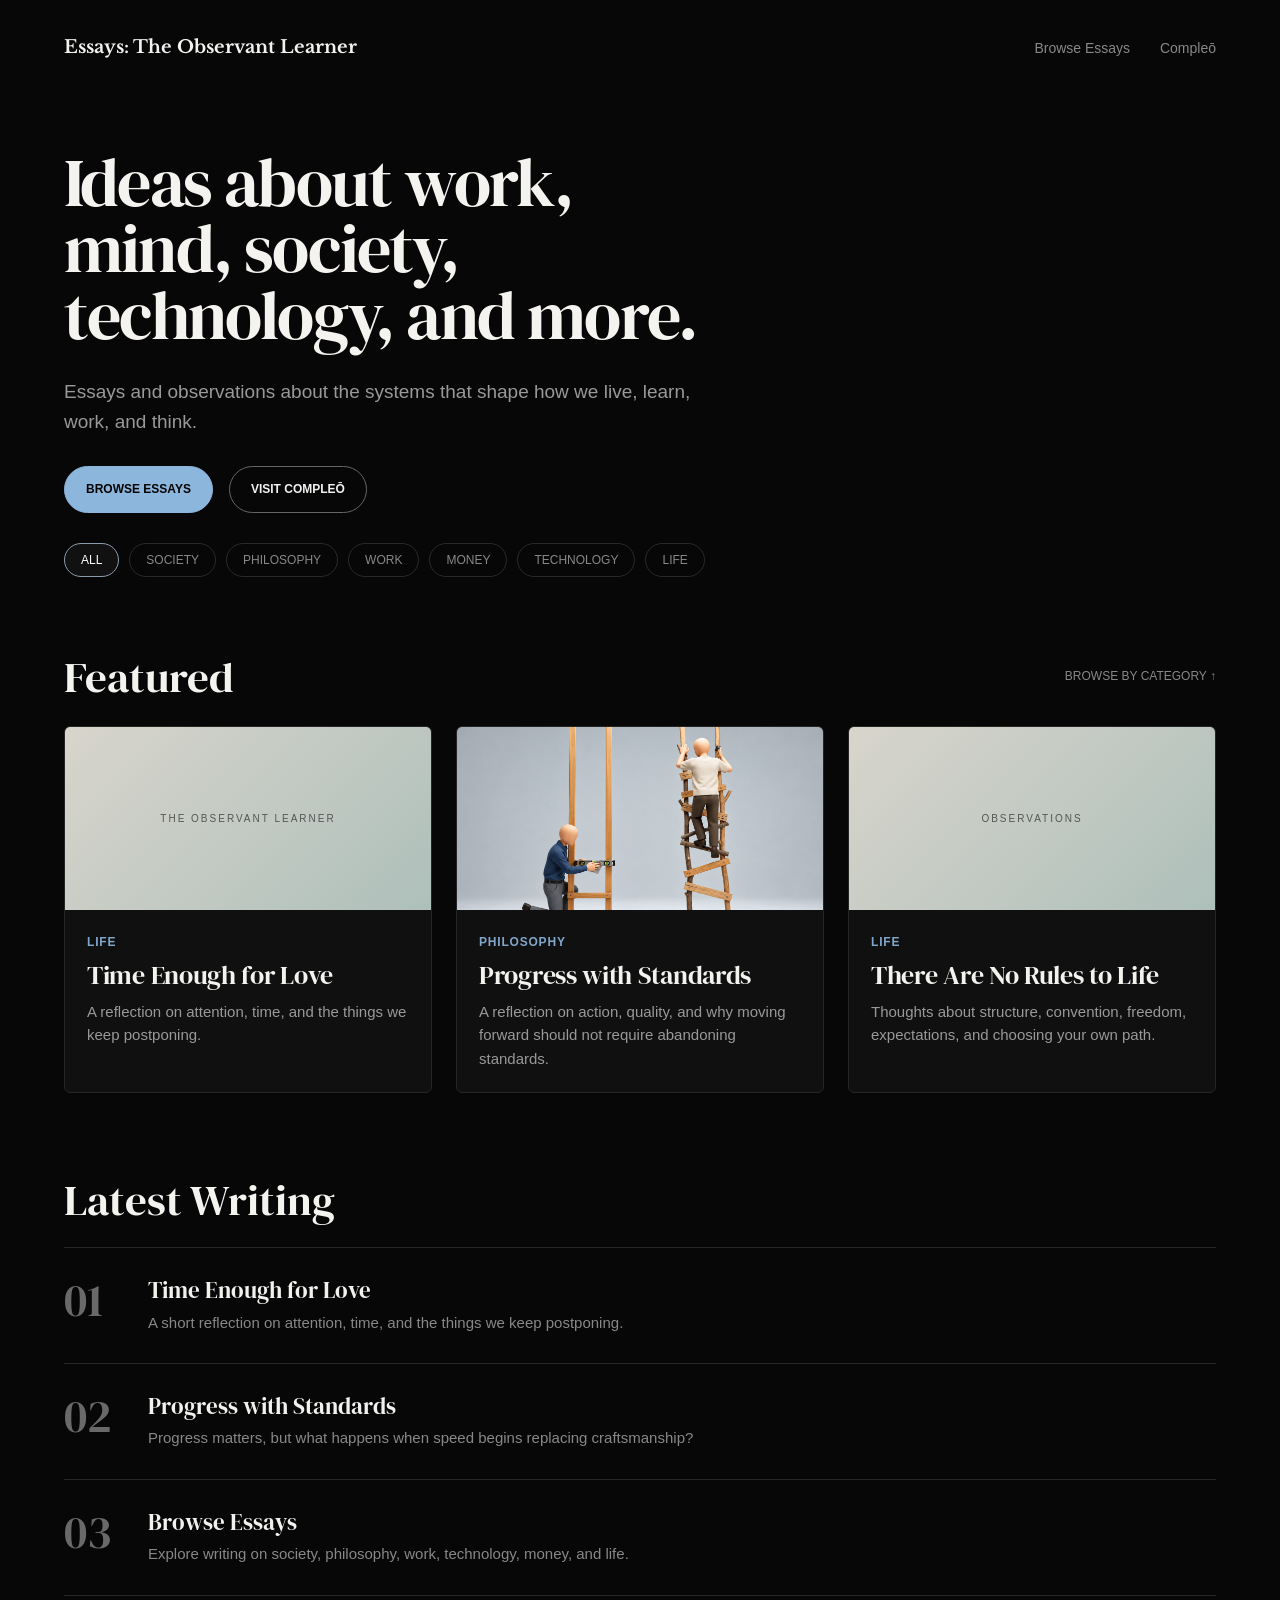
==== blog/index.html @ bb0256f4 "Add blog homepage HTML structure and styles" ====
<!DOCTYPE html>
<html lang="en">

<head>
  <meta charset="UTF-8">
  <meta name="viewport"
        content="width=device-width, initial-scale=1.0">

  <title>Essays: The Observant Learner | compleō</title>

  <!-- Reuse the original blog stylesheet -->
  <link rel="stylesheet" href="../style.css">

  <style>

    /* =====================================
       BLOG HOMEPAGE ADJUSTMENTS
    ===================================== */

    .blog-home-page .home-hero {
      margin-bottom: 58px;
    }

    /* CATEGORY FILTERS BELOW BROWSE BUTTON */

    .blog-home-page .category-filter {
      margin-top: 30px;
      margin-bottom: 0;
      scroll-margin-top: 28px;
    }

    .blog-home-page .filter-button:focus-visible {
      outline: 2px solid #8b9bab;
      outline-offset: 3px;
    }

    /* FEATURED ARTICLE LIST */

    .blog-home-page .home-featured {
      padding-top: 20px;
    }

    .blog-home-page .home-card[hidden] {
      display: none;
    }

    .blog-home-page .home-card-static {
      display: flex;
      flex-direction: column;
      height: 100%;
    }

    .filter-empty {
      color: #999;
      font-family: Aptos, "Segoe UI", Arial, sans-serif;
      font-size: 15px;
      padding: 24px 0;
    }

    .filter-empty[hidden] {
      display: none;
    }

    /* LATEST WRITING */

    .blog-home-page .home-latest {
      margin-top: 85px;
    }

    /* SMALL SCREEN ADJUSTMENTS */

    @media (max-width: 650px) {

      .blog-home-page .home-hero {
        margin-bottom: 45px;
      }

      .blog-home-page .category-filter {
        gap: 8px;
      }

      .blog-home-page .filter-button {
        font-size: 11px;
        padding: 9px 13px;
      }

    }

  </style>

</head>

<body class="home-page blog-home-page">

  <!-- =====================================
       BLOG HEADER
  ===================================== -->

  <header class="site-header">

    <a href="./" class="logo">
      Essays: The Observant Learner
    </a>

    <nav aria-label="Blog navigation">

      <a href="#browse-essays">
        Browse Essays
      </a>

      <a href="../index.html">
        Compleō
      </a>

    </nav>

  </header>


  <main class="home magazine-home">

    <!-- =====================================
         SECTION 1 — BLOG INTRODUCTION
    ===================================== -->

    <section class="home-hero">

      <h1>
        Ideas about work,<br>
        mind, society,<br>
        technology, and more.
      </h1>

      <p class="home-hero-text">
        Essays and observations about the systems
        that shape how we live, learn, work, and think.
      </p>

      <div class="home-actions">

        <a href="#browse-essays" class="primary-button">
          Browse Essays
        </a>

        <a href="../index.html" class="secondary-button">
          Visit Compleō
        </a>

      </div>


      <!-- =====================================
           CATEGORY FILTERS
           DIRECTLY BELOW BROWSE ESSAYS
      ===================================== -->

      <div
        id="browse-essays"
        class="category-filter"
        role="group"
        aria-label="Filter essays by category"
      >

        <button
          type="button"
          class="filter-button active"
          data-category="all"
          aria-pressed="true"
        >
          All
        </button>

        <button
          type="button"
          class="filter-button"
          data-category="society"
          aria-pressed="false"
        >
          Society
        </button>

        <button
          type="button"
          class="filter-button"
          data-category="philosophy"
          aria-pressed="false"
        >
          Philosophy
        </button>

        <button
          type="button"
          class="filter-button"
          data-category="work"
          aria-pressed="false"
        >
          Work
        </button>

        <button
          type="button"
          class="filter-button"
          data-category="money"
          aria-pressed="false"
        >
          Money
        </button>

        <button
          type="button"
          class="filter-button"
          data-category="technology"
          aria-pressed="false"
        >
          Technology
        </button>

        <button
          type="button"
          class="filter-button"
          data-category="life"
          aria-pressed="false"
        >
          Life
        </button>

      </div>

    </section>


    <!-- =====================================
         SECTION 2 — FEATURED ESSAYS
    ===================================== -->

    <section class="home-featured">

      <div class="home-section-title">

        <h2>Featured</h2>

        <a href="#browse-essays">
          Browse by Category ↑
        </a>

      </div>


      <div class="home-card-grid" id="essay-results">

        <!-- ESSAY 1 -->

        <article
          class="home-card"
          data-category="life"
        >

          <a href="../posts/time-enough-for-love.html">

            <div class="home-card-image placeholder-image">

              <span>
                THE OBSERVANT LEARNER
              </span>

            </div>

            <div class="home-card-content">

              <p class="essay-category">
                Life
              </p>

              <h3>
                Time Enough for Love
              </h3>

              <p>
                A reflection on attention, time,
                and the things we keep postponing.
              </p>

            </div>

          </a>

        </article>


        <!-- ESSAY 2 -->

        <article
          class="home-card"
          data-category="philosophy"
        >

          <a href="../posts/progress-with-standards.html">

            <div class="home-card-image">

              <img
                src="../images/Perfectionist vs. Action Taker Ladders.png"
                alt="A comparison of a perfectionist
                and an action taker building ladders"
              >

            </div>

            <div class="home-card-content">

              <p class="essay-category">
                Philosophy
              </p>

              <h3>
                Progress with Standards
              </h3>

              <p>
                A reflection on action, quality,
                and why moving forward should not
                require abandoning standards.
              </p>

            </div>

          </a>

        </article>


        <!-- ESSAY 3 — PLANNED ARTICLE -->

        <article
          class="home-card"
          data-category="life"
        >

          <div class="home-card-static">

            <div class="home-card-image placeholder-image">

              <span>
                OBSERVATIONS
              </span>

            </div>

            <div class="home-card-content">

              <p class="essay-category">
                Life
              </p>

              <h3>
                There Are No Rules to Life
              </h3>

              <p>
                Thoughts about structure,
                convention, freedom, expectations,
                and choosing your own path.
              </p>

            </div>

          </div>

        </article>

      </div>


      <p
        id="filter-empty"
        class="filter-empty"
        role="status"
        hidden
      >
        There are no essays in this category yet.
      </p>

    </section>


    <!-- =====================================
         SECTION 3 — LATEST WRITING
    ===================================== -->

    <section class="home-latest">

      <h2>
        Latest Writing
      </h2>


      <a
        href="../posts/time-enough-for-love.html"
        class="latest-item"
      >

        <span class="latest-number">
          01
        </span>

        <div class="latest-content">

          <h3>
            Time Enough for Love
          </h3>

          <p>
            A short reflection on attention,
            time, and the things we keep postponing.
          </p>

        </div>

      </a>


      <a
        href="../posts/progress-with-standards.html"
        class="latest-item"
      >

        <span class="latest-number">
          02
        </span>

        <div class="latest-content">

          <h3>
            Progress with Standards
          </h3>

          <p>
            Progress matters, but what happens
            when speed begins replacing craftsmanship?
          </p>

        </div>

      </a>


      <a
        href="#browse-essays"
        class="latest-item"
      >

        <span class="latest-number">
          03
        </span>

        <div class="latest-content">

          <h3>
            Browse Essays
          </h3>

          <p>
            Explore writing on society, philosophy,
            work, technology, money, and life.
          </p>

        </div>

      </a>

    </section>

  </main>


  <!-- =====================================
       CATEGORY FILTER INTERACTION
  ===================================== -->

  <script>

    const filterButtons =
      document.querySelectorAll(".filter-button");

    const essayCards =
      document.querySelectorAll(".home-card[data-category]");

    const emptyMessage =
      document.getElementById("filter-empty");


    filterButtons.forEach(button => {

      button.addEventListener("click", () => {

        const selectedCategory =
          button.dataset.category;

        /* UPDATE BUTTON APPEARANCE */

        filterButtons.forEach(item => {

          const isActive =
            item === button;

          item.classList.toggle(
            "active",
            isActive
          );

          item.setAttribute(
            "aria-pressed",
            String(isActive)
          );

        });


        /* FILTER ARTICLE CARDS */

        let visibleCount = 0;

        essayCards.forEach(card => {

          const matches =
            selectedCategory === "all" ||
            card.dataset.category === selectedCategory;

          card.hidden = !matches;

          if (matches) {
            visibleCount++;
          }

        });


        /* EMPTY CATEGORY MESSAGE */

        emptyMessage.hidden =
          visibleCount !== 0;

      });

    });

  </script>

</body>
</html>
---- style.css ----
/* ========================================
   FONT IMPORT
   ======================================== */

@import url("https://fonts.googleapis.com/css2?family=DM+Serif+Display&family=Libre+Baskerville:wght@400;700&display=swap");


/* ========================================
   GLOBAL
   ======================================== */

* {
  box-sizing: border-box;
}

html {
  scroll-behavior: smooth;
}

body {
  margin: 0;

  font-family:
    Aptos,
    "Segoe UI",
    Arial,
    sans-serif;

  background: #f8f3ea;
  color: #1f1f1f;

  line-height: 1.7;
}


/* ========================================
   TYPOGRAPHY
   ======================================== */

h1,
h2,
h3 {
  font-family:
    "DM Serif Display",
    Georgia,
    "Times New Roman",
    serif;

  font-weight: 400;
}


/* ========================================
   HEADER
   ======================================== */

.site-header {
  max-width: 1200px;

  margin: 0 auto;

  padding: 32px 24px;

  display: flex;

  justify-content: space-between;
  align-items: center;
}

.logo {
  font-family:
    "Libre Baskerville",
    Georgia,
    "Times New Roman",
    serif;

  font-size: 18px;
  font-weight: 700;

  color: #1f1f1f;

  text-decoration: none;
}
.home-page .logo,
.essays-page .logo {
  color: #f2f2ef;
}
nav {
  font-family:
    Aptos,
    "Segoe UI",
    Arial,
    sans-serif;
}

nav a {
  margin-left: 26px;

  color: #555;

  font-size: 14px;

  text-decoration: none;

  transition: color 0.2s ease;
}

nav a:hover,
nav a.active {
  color: #1f1f1f;
}


/* ========================================
   GENERAL PAGE WIDTHS
   ======================================== */

.home,
.page,
.post,
.writing-page {
  max-width: 1200px;

  margin: 0 auto;

  padding: 64px 24px 100px;
}


/* ========================================
   SMALL LABELS
   ======================================== */

.eyebrow,
.date,
.essay-category,
.essay-date {
  font-family:
    Aptos,
    "Segoe UI",
    Arial,
    sans-serif;

  font-size: 12px;

  text-transform: uppercase;

  letter-spacing: 0.8px;

  color: #777;
}


/* ========================================
   STANDARD / LIGHT PAGES
   ======================================== */

.page,
.post {
  max-width: 720px;
}

.post h1 {
  font-size: 52px;

  line-height: 1.05;

  letter-spacing: -1px;

  margin-bottom: 28px;
}

.post-content {
  font-size: 19px;

  line-height: 1.8;
}

.post-content h2 {
  font-size: 34px;

  line-height: 1.15;

  margin-top: 60px;
}

.post-content h3 {
  font-size: 27px;

  margin-top: 42px;
}


/* ========================================
   HOMEPAGE
   ======================================== */

.home-page {
  background: #070707;

  color: #f2f2ef;
}


/* HOME HEADER */

.home-page .site-header {
  max-width: 1200px;
}

.home-page .logo {
  color: #f2f2ef;
}

.home-page nav a {
  color: #888;
}

.home-page nav a:hover,
.home-page nav a.active {
  color: #ffffff;
}


/* HOME PAGE WIDTH */

.magazine-home {
  max-width: 1200px;

  padding-top: 55px;
}


/* ========================================
   HOME HERO
   ======================================== */

.home-hero {
  max-width: 850px;

  margin-bottom: 110px;
}

.home-hero h1 {
  margin: 0;

  font-family:
    "DM Serif Display",
    Georgia,
    serif;

  font-size: 68px;

  line-height: 0.98;

  letter-spacing: -1.8px;

  font-weight: 400;

  color: #f4f3ef;
}

.home-hero-text {
  max-width: 650px;

  margin-top: 28px;

  font-family:
    Aptos,
    "Segoe UI",
    Arial,
    sans-serif;

  font-size: 19px;

  line-height: 1.55;

  color: #999;
}


/* ========================================
   HOME BUTTONS
   ======================================== */

.home-actions {
  display: flex;

  flex-wrap: wrap;

  gap: 16px;

  margin-top: 30px;
}

.primary-button,
.secondary-button {
  display: inline-block;

  padding: 12px 21px;

  border-radius: 999px;

  font-family:
    Aptos,
    "Segoe UI",
    Arial,
    sans-serif;

  font-size: 12px;

  font-weight: 600;

  text-transform: uppercase;

  text-decoration: none;

  transition:
    background 0.2s ease,
    border-color 0.2s ease,
    color 0.2s ease;
}

.primary-button {
  background: #8db6dd;

  border: 1px solid #8db6dd;

  color: #050505;
}

.primary-button:hover {
  background: #a4c8e9;
}

.secondary-button {
  background: transparent;

  border: 1px solid #666;

  color: #f1f1ef;
}

.secondary-button:hover {
  border-color: #aaa;
}


/* ========================================
   HOME SECTION HEADERS
   ======================================== */

.home-section-title {
  display: flex;

  align-items: center;

  justify-content: space-between;

  margin-bottom: 28px;
}

.home-section-title h2,
.home-latest h2 {
  margin: 0;

  font-family:
    "DM Serif Display",
    Georgia,
    serif;

  font-size: 43px;

  line-height: 1;

  color: #f3f3f0;
}

.home-section-title a {
  font-family:
    Aptos,
    "Segoe UI",
    Arial,
    sans-serif;

  font-size: 12px;

  text-transform: uppercase;

  color: #888;

  text-decoration: none;
}

.home-section-title a:hover {
  color: #ffffff;
}


/* ========================================
   HOME FEATURED CARDS
   ======================================== */

.home-card-grid {
  display: grid;

  grid-template-columns:
    repeat(3, minmax(0, 1fr));

  gap: 24px;
}

.home-card {
  min-width: 0;

  background: #101010;

  border: 1px solid #252525;

  border-radius: 6px;

  overflow: hidden;

  transition:
    transform 0.2s ease,
    border-color 0.2s ease;
}

.home-card:hover {
  transform: translateY(-3px);

  border-color: #444;
}

.home-card a {
  display: flex;

  flex-direction: column;

  height: 100%;

  color: inherit;

  text-decoration: none;
}


/* HOME CARD IMAGES */

.home-card-image {
  width: 100%;

  aspect-ratio: 2 / 1;

  overflow: hidden;

  background: #deded8;
}

.home-card-image img {
  display: block;

  width: 100%;
  height: 100%;

  object-fit: cover;
}

.placeholder-image {
  display: flex;

  align-items: center;
  justify-content: center;

  background:
    linear-gradient(
      135deg,
      #d8d5cc,
      #aebfba
    );

  color: #555;

  font-family:
    Aptos,
    "Segoe UI",
    Arial,
    sans-serif;

  font-size: 10px;

  letter-spacing: 2px;
}


/* HOME CARD CONTENT */

.home-card-content {
  padding: 22px;

  flex-grow: 1;
}

.home-card-content .essay-category {
  margin: 0 0 9px;

  color: #82a6ca;

  font-weight: 600;
}

.home-card-content h3 {
  margin: 0 0 10px;

  font-family:
    "DM Serif Display",
    Georgia,
    serif;

  font-size: 26px;

  line-height: 1.12;

  letter-spacing: -0.3px;

  color: #f2f2ef;
}

.home-card-content > p:not(.essay-category) {
  margin: 0;

  font-family:
    Aptos,
    "Segoe UI",
    Arial,
    sans-serif;

  font-size: 15px;

  line-height: 1.55;

  color: #999;
}


/* ========================================
   LATEST WRITING
   ======================================== */

.home-latest {
  margin-top: 105px;
}

.home-latest h2 {
  margin-bottom: 26px;
}

.latest-item {
  display: grid;

  grid-template-columns: 72px 1fr;

  gap: 12px;

  padding: 29px 0;

  border-top: 1px solid #252525;

  color: inherit;

  text-decoration: none;

  transition: opacity 0.2s ease;
}

.latest-item:last-child {
  border-bottom: 1px solid #252525;
}

.latest-item:hover {
  opacity: 0.7;
}

.latest-number {
  font-family:
    "DM Serif Display",
    Georgia,
    serif;

  font-size: 46px;

  line-height: 1;

  color: #696969;
}

.latest-content h3 {
  margin: 0 0 6px;

  font-family:
    "DM Serif Display",
    Georgia,
    serif;

  font-size: 23px;

  line-height: 1.2;

  color: #f1f1ee;
}

.latest-content p {
  max-width: 800px;

  margin: 0;

  font-family:
    Aptos,
    "Segoe UI",
    Arial,
    sans-serif;

  font-size: 15px;

  line-height: 1.55;

  color: #888;
}


/* ========================================
   ESSAYS PAGE
   ======================================== */

.essays-page {
  background: #080808;

  color: #f1f1ef;
}


/* ESSAYS HEADER */

.essays-page .site-header {
  max-width: 1200px;
}

.essays-page .logo {
  color: #f1f1ef;
}

.essays-page nav a {
  color: #888;
}

.essays-page nav a:hover,
.essays-page nav a.active {
  color: #ffffff;
}


/* ESSAYS PAGE WIDTH */

.essays-page .writing-page {
  max-width: 1200px;

  padding-top: 55px;
}


/* ========================================
   ESSAYS INTRO
   ======================================== */

.essays-page .writing-intro {
  max-width: 760px;

  margin-bottom: 46px;
}

.essays-page .writing-intro h1 {
  margin: 10px 0 22px;

  font-family:
    "DM Serif Display",
    Georgia,
    serif;

  font-size: 60px;

  line-height: 1;

  letter-spacing: -1px;

  font-weight: 400;

  color: #f5f5f2;
}

.essays-page .intro-text {
  font-family:
    Aptos,
    "Segoe UI",
    Arial,
    sans-serif;

  font-size: 19px;

  line-height: 1.6;

  color: #999;
}

.essays-page .eyebrow {
  color: #82a6ca;
}


/* ========================================
   ESSAYS FILTERS
   ======================================== */

.category-filter {
  display: flex;

  flex-wrap: wrap;

  gap: 10px;

  margin-bottom: 35px;
}

.filter-button {
  padding: 9px 16px;

  background: transparent;

  border: 1px solid #292929;

  border-radius: 999px;

  font-family:
    Aptos,
    "Segoe UI",
    Arial,
    sans-serif;

  font-size: 12px;

  font-weight: 500;

  text-transform: uppercase;

  color: #888;

  cursor: pointer;

  transition:
    color 0.2s ease,
    border-color 0.2s ease,
    background 0.2s ease;
}

.filter-button:hover {
  border-color: #555;

  color: #ddd;
}

.filter-button.active {
  background: #111;

  border-color: #8b9bab;

  color: #ffffff;
}


/* ========================================
   ESSAY GRID
   ======================================== */

.essay-grid {
  display: grid;

  grid-template-columns:
    repeat(3, minmax(0, 1fr));

  gap: 26px 24px;

  align-items: stretch;
}


/* ESSAY CARD */

.essay-card {
  min-width: 0;

  background: #101010;

  border: 1px solid #262626;

  border-radius: 6px;

  overflow: hidden;

  transition:
    transform 0.2s ease,
    border-color 0.2s ease;
}

.essay-card:hover {
  transform: translateY(-3px);

  border-color: #444;
}

.essay-card-link {
  display: flex;

  flex-direction: column;

  height: 100%;

  color: inherit;

  text-decoration: none;
}


/* ESSAY IMAGE */

.essay-image {
  width: 100%;

  aspect-ratio: 2 / 1;

  overflow: hidden;

  background: #ececea;
}

.essay-image img {
  display: block;

  width: 100%;
  height: 100%;

  object-fit: cover;
}

.essay-image-placeholder {
  display: flex;

  align-items: center;
  justify-content: center;

  background:
    linear-gradient(
      135deg,
      #eeeeeb,
      #d9d9d4
    );

  color: #777;

  font-family:
    Aptos,
    "Segoe UI",
    Arial,
    sans-serif;

  font-size: 10px;

  letter-spacing: 2px;
}


/* ESSAY CARD CONTENT */

.essay-card-content {
  display: flex;

  flex-direction: column;

  flex-grow: 1;

  padding: 24px 22px 22px;
}

.essays-page .essay-category {
  margin: 0 0 10px;

  color: #82a6ca;

  font-weight: 600;
}

.essay-card h2 {
  margin: 0 0 10px;

  font-family:
    "DM Serif Display",
    Georgia,
    serif;

  font-size: 26px;

  line-height: 1.12;

  letter-spacing: -0.3px;

  color: #f3f3f0;
}

.essay-card .essay-description {
  margin: 0 0 16px;

  font-family:
    Aptos,
    "Segoe UI",
    Arial,
    sans-serif;

  font-size: 15px;

  line-height: 1.55;

  color: #999;

  display: -webkit-box;

  -webkit-line-clamp: 3;

  -webkit-box-orient: vertical;

  overflow: hidden;
}

.essay-card .essay-date {
  margin-top: auto;

  margin-bottom: 0;

  padding-top: 8px;

  font-size: 11px;

  color: #666;
}


/* ========================================
   TABLET
   ======================================== */

@media (max-width: 950px) {

  .home-card-grid,
  .essay-grid {
    grid-template-columns:
      repeat(2, minmax(0, 1fr));
  }

  .home-hero h1 {
    font-size: 58px;
  }

}


/* ========================================
   MOBILE
   ======================================== */

@media (max-width: 650px) {

  .site-header {
    display: block;

    padding: 24px 20px;
  }

  nav {
    margin-top: 14px;
  }

  nav a {
    margin-left: 0;

    margin-right: 18px;
  }


  .home,
  .page,
  .post,
  .writing-page {
    padding:
      42px
      20px
      80px;
  }


  /* HOME */

  .home-hero {
    margin-bottom: 75px;
  }

  .home-hero h1 {
    font-size: 45px;

    line-height: 1;
  }

  .home-hero-text {
    font-size: 17px;
  }

  .home-card-grid {
    grid-template-columns: 1fr;
  }

  .home-section-title h2,
  .home-latest h2 {
    font-size: 35px;
  }

  .latest-item {
    grid-template-columns:
      52px
      1fr;
  }

  .latest-number {
    font-size: 35px;
  }


  /* ESSAYS */

  .essays-page .writing-intro h1 {
    font-size: 46px;
  }

  .essays-page .intro-text {
    font-size: 17px;
  }

  .essay-grid {
    grid-template-columns: 1fr;
  }

  .essay-card h2 {
    font-size: 26px;
  }


  /* POSTS */

  .post h1 {
    font-size: 40px;
  }

  .post-content {
    font-size: 18px;
  }

}
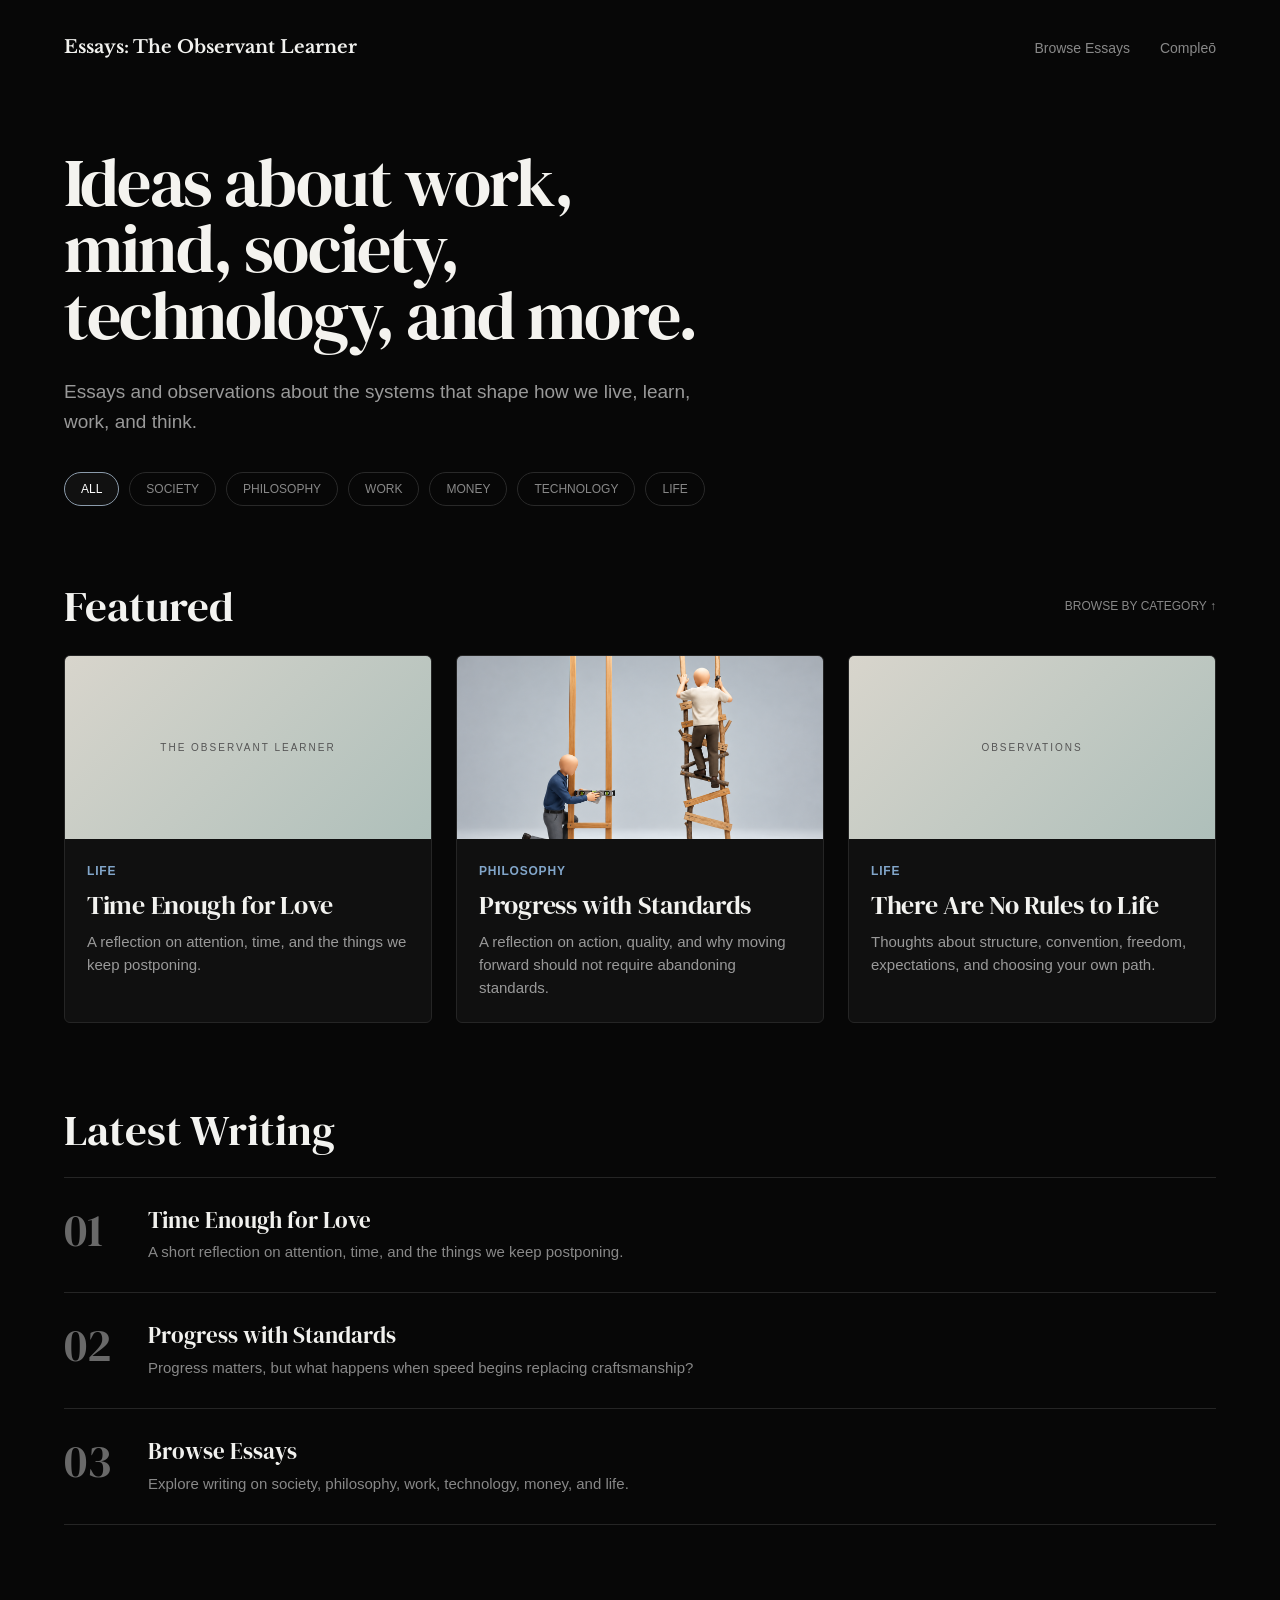
==== commit d243b83c: "Refactor index.html for viewport and styling Updated viewport meta tag and adjusted category filter " ====
--- a/blog/index.html
+++ b/blog/index.html
@@ -4,12 +4,10 @@
 
 <head>
   <meta charset="UTF-8">
-  <meta name="viewport"
-        content="width=device-width, initial-scale=1.0">
+  <meta name="viewport" content="width=device-width, initial-scale=1.0">
 
   <title>Essays: The Observant Learner | compleō</title>
 
-  <!-- Reuse the original blog stylesheet -->
   <link rel="stylesheet" href="../style.css">
 
   <style>
@@ -22,10 +20,10 @@
       margin-bottom: 58px;
     }
 
-    /* CATEGORY FILTERS BELOW BROWSE BUTTON */
+    /* CATEGORY FILTERS BELOW INTRODUCTION */
 
     .blog-home-page .category-filter {
-      margin-top: 30px;
+      margin-top: 36px;
       margin-bottom: 0;
       scroll-margin-top: 28px;
     }
@@ -99,7 +97,7 @@
 
   <header class="site-header">
 
-    <a href="./" class="logo">
+    <a href="index.html" class="logo">
       Essays: The Observant Learner
     </a>
 
@@ -137,22 +135,9 @@
         that shape how we live, learn, work, and think.
       </p>
 
-      <div class="home-actions">
-
-        <a href="#browse-essays" class="primary-button">
-          Browse Essays
-        </a>
-
-        <a href="../index.html" class="secondary-button">
-          Visit Compleō
-        </a>
-
-      </div>
-
 
       <!-- =====================================
            CATEGORY FILTERS
-           DIRECTLY BELOW BROWSE ESSAYS
       ===================================== -->
 
       <div
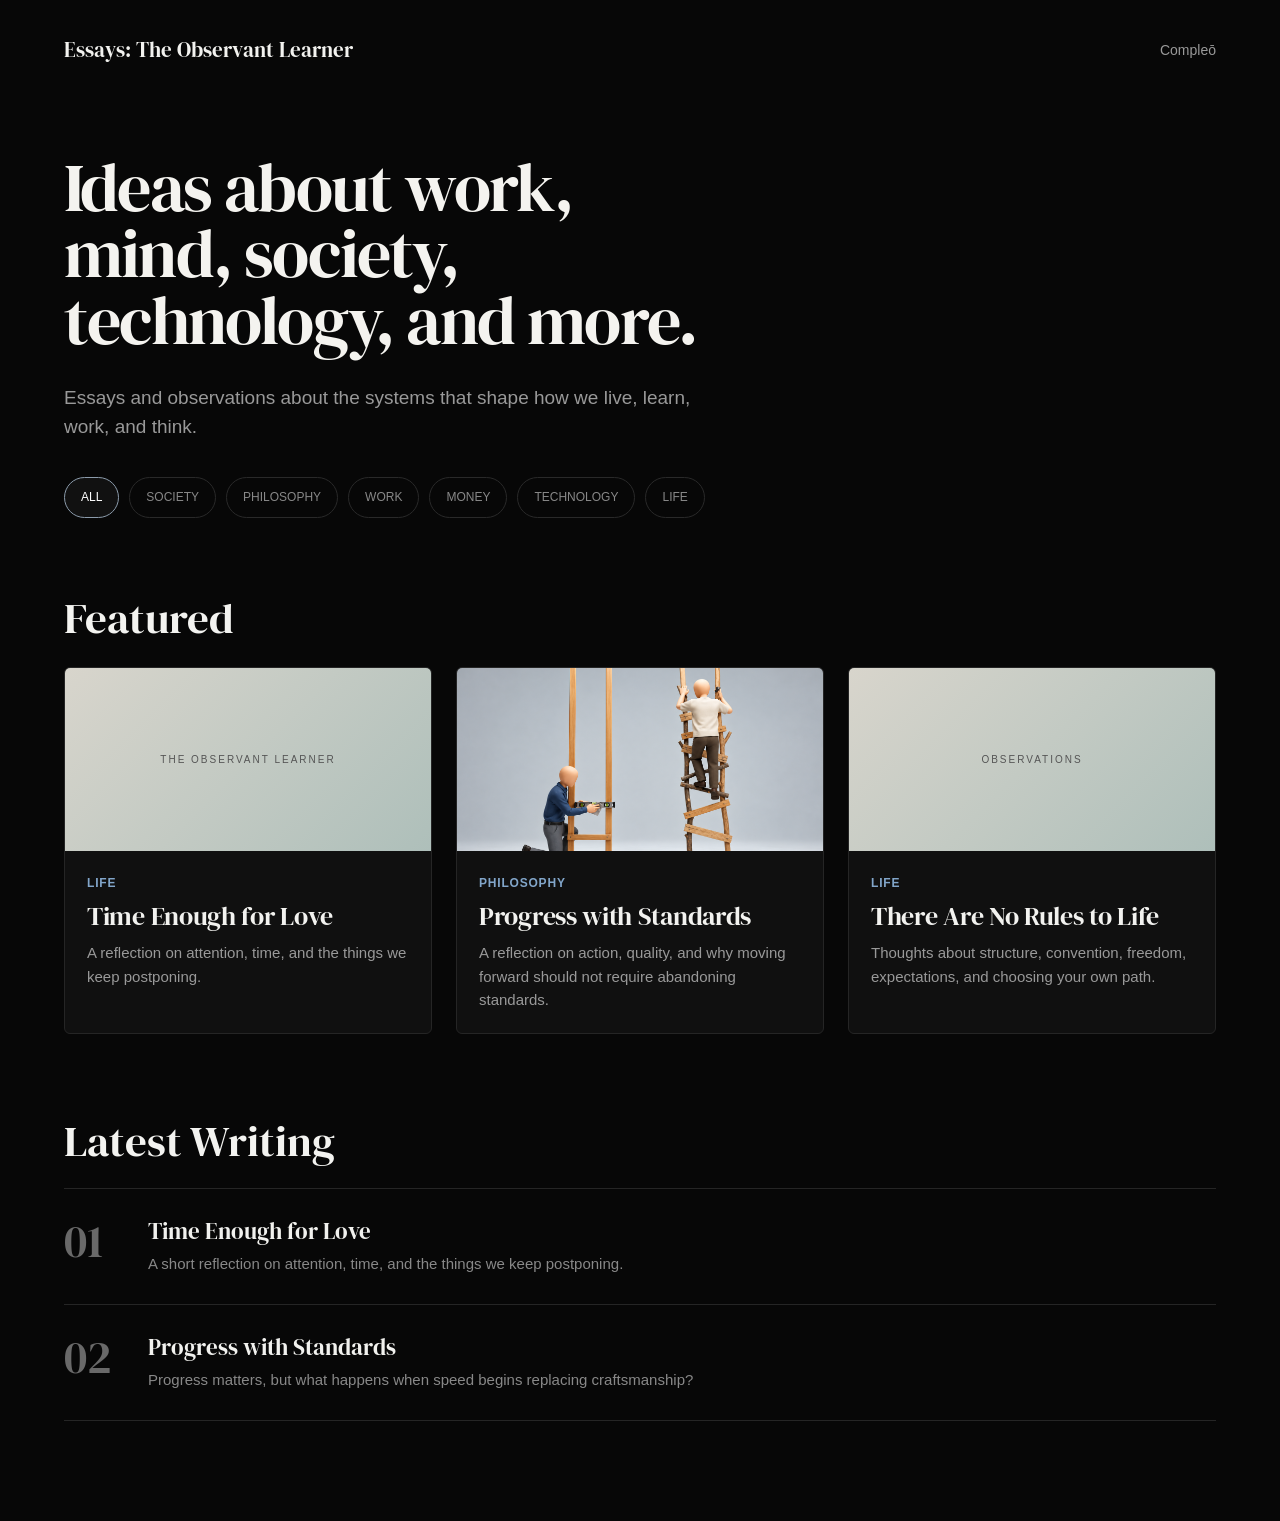
==== commit 476bdfa9: "Refactor index.html structure and styles" ====
--- a/blog/index.html
+++ b/blog/index.html
@@ -8,92 +8,14 @@
 
   <title>Essays: The Observant Learner | compleō</title>
 
-  <link rel="stylesheet" href="../style.css">
-
-  <style>
-
-    /* =====================================
-       BLOG HOMEPAGE ADJUSTMENTS
-    ===================================== */
-
-    .blog-home-page .home-hero {
-      margin-bottom: 58px;
-    }
-
-    /* CATEGORY FILTERS BELOW INTRODUCTION */
-
-    .blog-home-page .category-filter {
-      margin-top: 36px;
-      margin-bottom: 0;
-      scroll-margin-top: 28px;
-    }
-
-    .blog-home-page .filter-button:focus-visible {
-      outline: 2px solid #8b9bab;
-      outline-offset: 3px;
-    }
-
-    /* FEATURED ARTICLE LIST */
-
-    .blog-home-page .home-featured {
-      padding-top: 20px;
-    }
-
-    .blog-home-page .home-card[hidden] {
-      display: none;
-    }
-
-    .blog-home-page .home-card-static {
-      display: flex;
-      flex-direction: column;
-      height: 100%;
-    }
-
-    .filter-empty {
-      color: #999;
-      font-family: Aptos, "Segoe UI", Arial, sans-serif;
-      font-size: 15px;
-      padding: 24px 0;
-    }
-
-    .filter-empty[hidden] {
-      display: none;
-    }
-
-    /* LATEST WRITING */
-
-    .blog-home-page .home-latest {
-      margin-top: 85px;
-    }
-
-    /* SMALL SCREEN ADJUSTMENTS */
-
-    @media (max-width: 650px) {
-
-      .blog-home-page .home-hero {
-        margin-bottom: 45px;
-      }
-
-      .blog-home-page .category-filter {
-        gap: 8px;
-      }
-
-      .blog-home-page .filter-button {
-        font-size: 11px;
-        padding: 9px 13px;
-      }
-
-    }
-
-  </style>
+  <!-- Stylesheet in the SAME folder -->
+  <link rel="stylesheet" href="style.css">
 
 </head>
 
-<body class="home-page blog-home-page">
-
-  <!-- =====================================
-       BLOG HEADER
-  ===================================== -->
+<body>
+
+  <!-- BLOG HEADER -->
 
   <header class="site-header">
 
@@ -101,26 +23,15 @@
       Essays: The Observant Learner
     </a>
 
-    <nav aria-label="Blog navigation">
-
-      <a href="#browse-essays">
-        Browse Essays
-      </a>
-
-      <a href="../index.html">
-        Compleō
-      </a>
-
+    <nav class="main-nav" aria-label="Blog navigation">
+      <a href="../index.html">Compleō</a>
     </nav>
 
   </header>
 
-
-  <main class="home magazine-home">
-
-    <!-- =====================================
-         SECTION 1 — BLOG INTRODUCTION
-    ===================================== -->
+  <main class="blog-home">
+
+    <!-- SECTION 1: INTRODUCTION -->
 
     <section class="home-hero">
 
@@ -135,10 +46,7 @@
         that shape how we live, learn, work, and think.
       </p>
 
-
-      <!-- =====================================
-           CATEGORY FILTERS
-      ===================================== -->
+      <!-- CATEGORY FILTERS -->
 
       <div
         id="browse-essays"
@@ -215,40 +123,24 @@
     </section>
 
 
-    <!-- =====================================
-         SECTION 2 — FEATURED ESSAYS
-    ===================================== -->
+    <!-- SECTION 2: FEATURED ARTICLES -->
 
     <section class="home-featured">
 
       <div class="home-section-title">
-
         <h2>Featured</h2>
-
-        <a href="#browse-essays">
-          Browse by Category ↑
-        </a>
-
       </div>
 
-
       <div class="home-card-grid" id="essay-results">
 
-        <!-- ESSAY 1 -->
-
-        <article
-          class="home-card"
-          data-category="life"
-        >
+        <!-- ARTICLE 1 -->
+
+        <article class="home-card" data-category="life">
 
           <a href="../posts/time-enough-for-love.html">
 
             <div class="home-card-image placeholder-image">
-
-              <span>
-                THE OBSERVANT LEARNER
-              </span>
-
+              <span>THE OBSERVANT LEARNER</span>
             </div>
 
             <div class="home-card-content">
@@ -273,12 +165,9 @@
         </article>
 
 
-        <!-- ESSAY 2 -->
-
-        <article
-          class="home-card"
-          data-category="philosophy"
-        >
+        <!-- ARTICLE 2 -->
+
+        <article class="home-card" data-category="philosophy">
 
           <a href="../posts/progress-with-standards.html">
 
@@ -286,8 +175,7 @@
 
               <img
                 src="../images/Perfectionist vs. Action Taker Ladders.png"
-                alt="A comparison of a perfectionist
-                and an action taker building ladders"
+                alt="Illustration comparing a carefully built ladder with an improvised ladder"
               >
 
             </div>
@@ -315,21 +203,14 @@
         </article>
 
 
-        <!-- ESSAY 3 — PLANNED ARTICLE -->
-
-        <article
-          class="home-card"
-          data-category="life"
-        >
+        <!-- ARTICLE 3: PLANNED -->
+
+        <article class="home-card" data-category="life">
 
           <div class="home-card-static">
 
             <div class="home-card-image placeholder-image">
-
-              <span>
-                OBSERVATIONS
-              </span>
-
+              <span>OBSERVATIONS</span>
             </div>
 
             <div class="home-card-content">
@@ -355,7 +236,6 @@
         </article>
 
       </div>
-
 
       <p
         id="filter-empty"
@@ -369,31 +249,22 @@
     </section>
 
 
-    <!-- =====================================
-         SECTION 3 — LATEST WRITING
-    ===================================== -->
+    <!-- SECTION 3: LATEST WRITING -->
 
     <section class="home-latest">
 
-      <h2>
-        Latest Writing
-      </h2>
-
+      <h2>Latest Writing</h2>
 
       <a
         href="../posts/time-enough-for-love.html"
         class="latest-item"
       >
 
-        <span class="latest-number">
-          01
-        </span>
+        <span class="latest-number">01</span>
 
         <div class="latest-content">
 
-          <h3>
-            Time Enough for Love
-          </h3>
+          <h3>Time Enough for Love</h3>
 
           <p>
             A short reflection on attention,
@@ -404,21 +275,16 @@
 
       </a>
 
-
       <a
         href="../posts/progress-with-standards.html"
         class="latest-item"
       >
 
-        <span class="latest-number">
-          02
-        </span>
+        <span class="latest-number">02</span>
 
         <div class="latest-content">
 
-          <h3>
-            Progress with Standards
-          </h3>
+          <h3>Progress with Standards</h3>
 
           <p>
             Progress matters, but what happens
@@ -429,39 +295,12 @@
 
       </a>
 
-
-      <a
-        href="#browse-essays"
-        class="latest-item"
-      >
-
-        <span class="latest-number">
-          03
-        </span>
-
-        <div class="latest-content">
-
-          <h3>
-            Browse Essays
-          </h3>
-
-          <p>
-            Explore writing on society, philosophy,
-            work, technology, money, and life.
-          </p>
-
-        </div>
-
-      </a>
-
     </section>
 
   </main>
 
 
-  <!-- =====================================
-       CATEGORY FILTER INTERACTION
-  ===================================== -->
+  <!-- CATEGORY FILTER FUNCTIONALITY -->
 
   <script>
 
@@ -482,17 +321,11 @@
         const selectedCategory =
           button.dataset.category;
 
-        /* UPDATE BUTTON APPEARANCE */
-
         filterButtons.forEach(item => {
 
-          const isActive =
-            item === button;
-
-          item.classList.toggle(
-            "active",
-            isActive
-          );
+          const isActive = item === button;
+
+          item.classList.toggle("active", isActive);
 
           item.setAttribute(
             "aria-pressed",
@@ -501,9 +334,6 @@
 
         });
 
-
-        /* FILTER ARTICLE CARDS */
-
         let visibleCount = 0;
 
         essayCards.forEach(card => {
@@ -520,11 +350,7 @@
 
         });
 
-
-        /* EMPTY CATEGORY MESSAGE */
-
-        emptyMessage.hidden =
-          visibleCount !== 0;
+        emptyMessage.hidden = visibleCount !== 0;
 
       });
 
--- a/blog/style.css
+++ b/blog/style.css
@@ -0,0 +1,421 @@
+
+
+@import url("https://fonts.googleapis.com/css2?family=DM+Serif+Display&display=swap");
+
+/* =====================================
+   GLOBAL
+===================================== */
+
+* {
+  box-sizing: border-box;
+}
+
+html {
+  scroll-behavior: smooth;
+}
+
+body {
+  margin: 0;
+  background: #070707;
+  color: #f2f2ef;
+  font-family: Aptos, "Segoe UI", Arial, sans-serif;
+  line-height: 1.7;
+}
+
+a {
+  color: inherit;
+  text-decoration: none;
+}
+
+button {
+  font: inherit;
+}
+
+[hidden] {
+  display: none !important;
+}
+
+/* =====================================
+   HEADER
+===================================== */
+
+.site-header {
+  max-width: 1200px;
+  margin: 0 auto;
+  padding: 32px 24px;
+
+  display: flex;
+  align-items: center;
+  justify-content: space-between;
+  gap: 24px;
+}
+
+.logo {
+  font-family: "DM Serif Display", Georgia, serif;
+  font-size: 21px;
+  font-weight: 400;
+  color: #f2f2ef;
+}
+
+.main-nav a {
+  font-family: Aptos, "Segoe UI", Arial, sans-serif;
+  font-size: 14px;
+  color: #999;
+  transition: color .2s ease;
+}
+
+.main-nav a:hover,
+.main-nav a:focus-visible {
+  color: #fff;
+}
+
+/* =====================================
+   PAGE LAYOUT
+===================================== */
+
+.blog-home {
+  max-width: 1200px;
+  margin: 0 auto;
+  padding: 55px 24px 100px;
+}
+
+/* =====================================
+   INTRODUCTION
+===================================== */
+
+.home-hero {
+  max-width: 850px;
+  margin-bottom: 78px;
+}
+
+.home-hero h1 {
+  margin: 0;
+
+  color: #f4f3ef;
+  font-family: "DM Serif Display", Georgia, serif;
+  font-size: 68px;
+  font-weight: 400;
+  line-height: .98;
+  letter-spacing: -1.8px;
+}
+
+.home-hero-text {
+  max-width: 650px;
+  margin: 28px 0 0;
+
+  color: #999;
+  font-size: 19px;
+  line-height: 1.55;
+}
+
+/* =====================================
+   CATEGORY FILTERS
+===================================== */
+
+.category-filter {
+  display: flex;
+  flex-wrap: wrap;
+  align-items: center;
+  gap: 10px;
+
+  margin-top: 36px;
+}
+
+.filter-button {
+  padding: 9px 16px;
+  border: 1px solid #292929;
+  border-radius: 999px;
+
+  background: transparent;
+  color: #888;
+
+  font-family: Aptos, "Segoe UI", Arial, sans-serif;
+  font-size: 12px;
+  font-weight: 500;
+  text-transform: uppercase;
+
+  cursor: pointer;
+  transition:
+    color .2s ease,
+    border-color .2s ease,
+    background .2s ease;
+}
+
+.filter-button:hover {
+  border-color: #555;
+  color: #ddd;
+}
+
+.filter-button.active {
+  background: #111;
+  border-color: #8b9bab;
+  color: #fff;
+}
+
+.filter-button:focus-visible {
+  outline: 2px solid #8b9bab;
+  outline-offset: 3px;
+}
+
+/* =====================================
+   SECTION HEADINGS
+===================================== */
+
+.home-section-title {
+  display: flex;
+  align-items: center;
+  justify-content: space-between;
+  gap: 20px;
+  margin-bottom: 28px;
+}
+
+.home-section-title h2,
+.home-latest h2 {
+  margin: 0;
+
+  color: #f3f3f0;
+  font-family: "DM Serif Display", Georgia, serif;
+  font-size: 43px;
+  font-weight: 400;
+  line-height: 1;
+}
+
+/* =====================================
+   FEATURED ARTICLE GRID
+===================================== */
+
+.home-card-grid {
+  display: grid;
+  grid-template-columns: repeat(3, minmax(0, 1fr));
+  gap: 24px;
+}
+
+.home-card {
+  min-width: 0;
+
+  background: #101010;
+  border: 1px solid #252525;
+  border-radius: 6px;
+  overflow: hidden;
+
+  transition:
+    transform .2s ease,
+    border-color .2s ease;
+}
+
+.home-card:hover {
+  transform: translateY(-3px);
+  border-color: #444;
+}
+
+.home-card a,
+.home-card-static {
+  display: flex;
+  flex-direction: column;
+  height: 100%;
+}
+
+.home-card-image {
+  width: 100%;
+  aspect-ratio: 2 / 1;
+  overflow: hidden;
+  background: #deded8;
+}
+
+.home-card-image img {
+  display: block;
+  width: 100%;
+  height: 100%;
+  object-fit: cover;
+}
+
+.placeholder-image {
+  display: flex;
+  align-items: center;
+  justify-content: center;
+  padding: 15px;
+
+  background: linear-gradient(135deg, #d8d5cc, #aebfba);
+  color: #555;
+
+  font-size: 10px;
+  letter-spacing: 2px;
+  text-align: center;
+}
+
+.home-card-content {
+  flex-grow: 1;
+  padding: 22px;
+}
+
+.essay-category {
+  margin: 0 0 9px;
+  color: #82a6ca;
+  font-size: 12px;
+  font-weight: 600;
+  letter-spacing: .8px;
+  text-transform: uppercase;
+}
+
+.home-card-content h3 {
+  margin: 0 0 10px;
+
+  color: #f2f2ef;
+  font-family: "DM Serif Display", Georgia, serif;
+  font-size: 26px;
+  font-weight: 400;
+  line-height: 1.12;
+  letter-spacing: -.3px;
+}
+
+.home-card-content p:not(.essay-category) {
+  margin: 0;
+  color: #999;
+  font-size: 15px;
+  line-height: 1.55;
+}
+
+.filter-empty {
+  margin: 24px 0;
+  color: #999;
+  font-size: 15px;
+}
+
+/* =====================================
+   LATEST WRITING
+===================================== */
+
+.home-latest {
+  margin-top: 85px;
+}
+
+.home-latest h2 {
+  margin-bottom: 26px;
+}
+
+.latest-item {
+  display: grid;
+  grid-template-columns: 72px 1fr;
+  gap: 12px;
+
+  padding: 29px 0;
+  border-top: 1px solid #252525;
+
+  transition: opacity .2s ease;
+}
+
+.latest-item:last-child {
+  border-bottom: 1px solid #252525;
+}
+
+.latest-item:hover {
+  opacity: .7;
+}
+
+.latest-number {
+  color: #696969;
+  font-family: "DM Serif Display", Georgia, serif;
+  font-size: 46px;
+  line-height: 1;
+}
+
+.latest-content h3 {
+  margin: 0 0 6px;
+
+  color: #f1f1ee;
+  font-family: "DM Serif Display", Georgia, serif;
+  font-size: 23px;
+  font-weight: 400;
+  line-height: 1.2;
+}
+
+.latest-content p {
+  max-width: 800px;
+  margin: 0;
+
+  color: #888;
+  font-size: 15px;
+  line-height: 1.55;
+}
+
+/* =====================================
+   TABLET
+===================================== */
+
+@media (max-width: 950px) {
+  .home-card-grid {
+    grid-template-columns: repeat(2, minmax(0, 1fr));
+  }
+
+  .home-hero h1 {
+    font-size: 58px;
+  }
+}
+
+/* =====================================
+   MOBILE
+===================================== */
+
+@media (max-width: 650px) {
+  .site-header {
+    flex-direction: column;
+    align-items: flex-start;
+    padding: 24px 20px;
+    gap: 12px;
+  }
+
+  .blog-home {
+    padding: 42px 20px 80px;
+  }
+
+  .home-hero {
+    margin-bottom: 55px;
+  }
+
+  .home-hero h1 {
+    font-size: 45px;
+    line-height: 1;
+  }
+
+  .home-hero-text {
+    font-size: 17px;
+  }
+
+  .category-filter {
+    gap: 8px;
+  }
+
+  .filter-button {
+    padding: 9px 13px;
+    font-size: 11px;
+  }
+
+  .home-card-grid {
+    grid-template-columns: 1fr;
+  }
+
+  .home-section-title h2,
+  .home-latest h2 {
+    font-size: 35px;
+  }
+
+  .latest-item {
+    grid-template-columns: 52px 1fr;
+  }
+
+  .latest-number {
+    font-size: 35px;
+  }
+}
+
+@media (max-width: 420px) {
+  .home-hero h1 {
+    font-size: clamp(34px, 10vw, 45px);
+  }
+}
+
+@media (prefers-reduced-motion: reduce) {
+  html {
+    scroll-behavior: auto;
+  }
+}
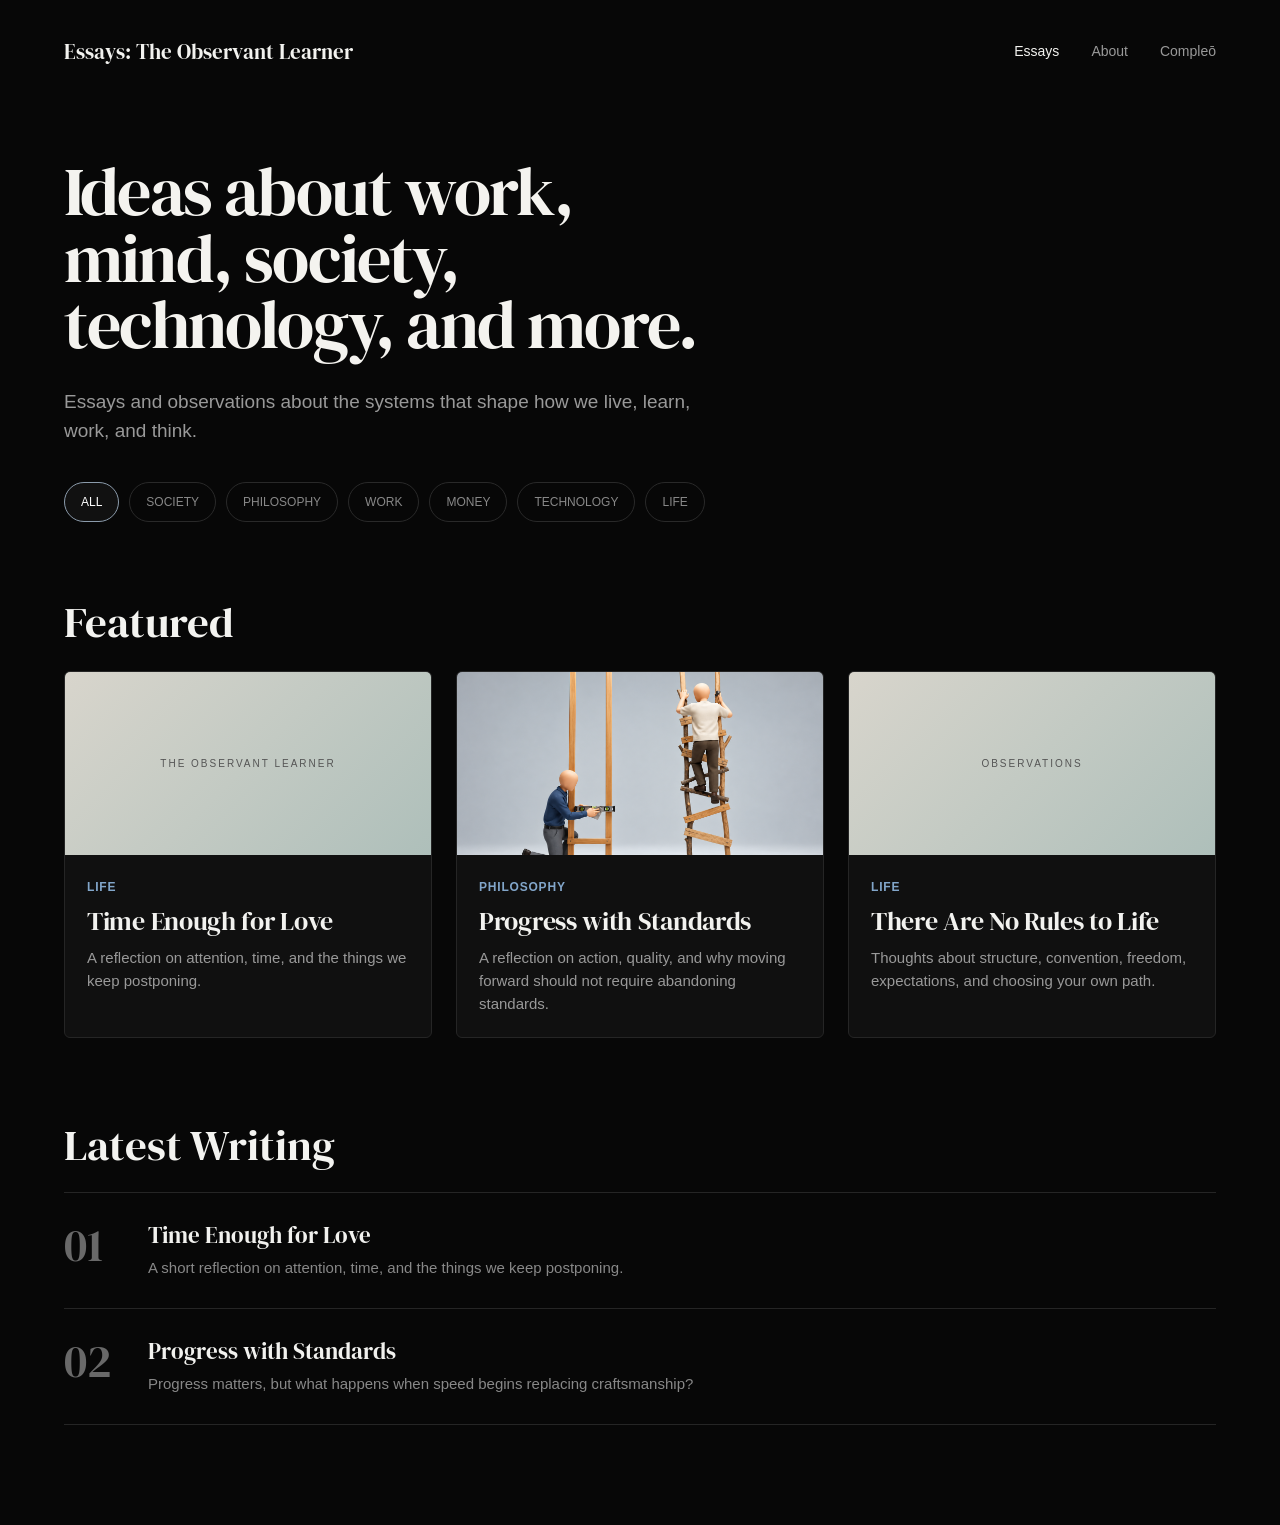
==== commit 10b6c353: "Enhance navigation styles and button structure Added styles for main navigation and improved button " ====
--- a/blog/index.html
+++ b/blog/index.html
@@ -8,9 +8,26 @@
 
   <title>Essays: The Observant Learner | compleō</title>
 
-  <!-- Stylesheet in the SAME folder -->
   <link rel="stylesheet" href="style.css">
 
+  <style>
+    .main-nav {
+      display: flex;
+      align-items: center;
+      flex-wrap: wrap;
+      gap: 32px;
+    }
+
+    .main-nav a[aria-current="page"] {
+      color: #f2f2ef;
+    }
+
+    @media (max-width: 650px) {
+      .main-nav {
+        gap: 24px;
+      }
+    }
+  </style>
 </head>
 
 <body>
@@ -24,6 +41,8 @@
     </a>
 
     <nav class="main-nav" aria-label="Blog navigation">
+      <a href="index.html" aria-current="page">Essays</a>
+      <a href="about.html">About</a>
       <a href="../index.html">Compleō</a>
     </nav>
 
@@ -31,7 +50,7 @@
 
   <main class="blog-home">
 
-    <!-- SECTION 1: INTRODUCTION -->
+    <!-- INTRODUCTION -->
 
     <section class="home-hero">
 
@@ -60,70 +79,55 @@
           class="filter-button active"
           data-category="all"
           aria-pressed="true"
-        >
-          All
-        </button>
+        >All</button>
 
         <button
           type="button"
           class="filter-button"
           data-category="society"
           aria-pressed="false"
-        >
-          Society
-        </button>
+        >Society</button>
 
         <button
           type="button"
           class="filter-button"
           data-category="philosophy"
           aria-pressed="false"
-        >
-          Philosophy
-        </button>
+        >Philosophy</button>
 
         <button
           type="button"
           class="filter-button"
           data-category="work"
           aria-pressed="false"
-        >
-          Work
-        </button>
+        >Work</button>
 
         <button
           type="button"
           class="filter-button"
           data-category="money"
           aria-pressed="false"
-        >
-          Money
-        </button>
+        >Money</button>
 
         <button
           type="button"
           class="filter-button"
           data-category="technology"
           aria-pressed="false"
-        >
-          Technology
-        </button>
+        >Technology</button>
 
         <button
           type="button"
           class="filter-button"
           data-category="life"
           aria-pressed="false"
-        >
-          Life
-        </button>
+        >Life</button>
 
       </div>
 
     </section>
 
-
-    <!-- SECTION 2: FEATURED ARTICLES -->
+    <!-- FEATURED ARTICLES -->
 
     <section class="home-featured">
 
@@ -145,13 +149,9 @@
 
             <div class="home-card-content">
 
-              <p class="essay-category">
-                Life
-              </p>
-
-              <h3>
-                Time Enough for Love
-              </h3>
+              <p class="essay-category">Life</p>
+
+              <h3>Time Enough for Love</h3>
 
               <p>
                 A reflection on attention, time,
@@ -164,7 +164,6 @@
 
         </article>
 
-
         <!-- ARTICLE 2 -->
 
         <article class="home-card" data-category="philosophy">
@@ -182,13 +181,9 @@
 
             <div class="home-card-content">
 
-              <p class="essay-category">
-                Philosophy
-              </p>
-
-              <h3>
-                Progress with Standards
-              </h3>
+              <p class="essay-category">Philosophy</p>
+
+              <h3>Progress with Standards</h3>
 
               <p>
                 A reflection on action, quality,
@@ -202,7 +197,6 @@
 
         </article>
 
-
         <!-- ARTICLE 3: PLANNED -->
 
         <article class="home-card" data-category="life">
@@ -215,13 +209,9 @@
 
             <div class="home-card-content">
 
-              <p class="essay-category">
-                Life
-              </p>
-
-              <h3>
-                There Are No Rules to Life
-              </h3>
+              <p class="essay-category">Life</p>
+
+              <h3>There Are No Rules to Life</h3>
 
               <p>
                 Thoughts about structure,
@@ -248,8 +238,7 @@
 
     </section>
 
-
-    <!-- SECTION 3: LATEST WRITING -->
+    <!-- LATEST WRITING -->
 
     <section class="home-latest">
 
@@ -299,11 +288,9 @@
 
   </main>
 
-
   <!-- CATEGORY FILTER FUNCTIONALITY -->
 
   <script>
-
     const filterButtons =
       document.querySelectorAll(".filter-button");
 
@@ -313,16 +300,13 @@
     const emptyMessage =
       document.getElementById("filter-empty");
 
-
     filterButtons.forEach(button => {
 
       button.addEventListener("click", () => {
 
-        const selectedCategory =
-          button.dataset.category;
+        const selectedCategory = button.dataset.category;
 
         filterButtons.forEach(item => {
-
           const isActive = item === button;
 
           item.classList.toggle("active", isActive);
@@ -331,7 +315,6 @@
             "aria-pressed",
             String(isActive)
           );
-
         });
 
         let visibleCount = 0;
@@ -355,7 +338,6 @@
       });
 
     });
-
   </script>
 
 </body>
--- a/blog/style.css
+++ b/blog/style.css
@@ -1,4 +1,3 @@
-
 
 @import url("https://fonts.googleapis.com/css2?family=DM+Serif+Display&display=swap");
 
@@ -47,7 +46,7 @@
   display: flex;
   align-items: center;
   justify-content: space-between;
-  gap: 24px;
+  gap: 40px;
 }
 
 .logo {
@@ -55,9 +54,21 @@
   font-size: 21px;
   font-weight: 400;
   color: #f2f2ef;
+  line-height: 1.3;
+}
+
+.main-nav {
+  display: flex;
+  align-items: center;
+  gap: 32px;
+  flex-shrink: 0;
 }
 
 .main-nav a {
+  display: inline-flex;
+  align-items: center;
+  min-height: 40px;
+
   font-family: Aptos, "Segoe UI", Arial, sans-serif;
   font-size: 14px;
   color: #999;
@@ -360,8 +371,12 @@
   .site-header {
     flex-direction: column;
     align-items: flex-start;
-    padding: 24px 20px;
-    gap: 12px;
+    padding: 24px 20px 28px;
+    gap: 28px;
+  }
+
+  .main-nav {
+    gap: 24px;
   }
 
   .blog-home {
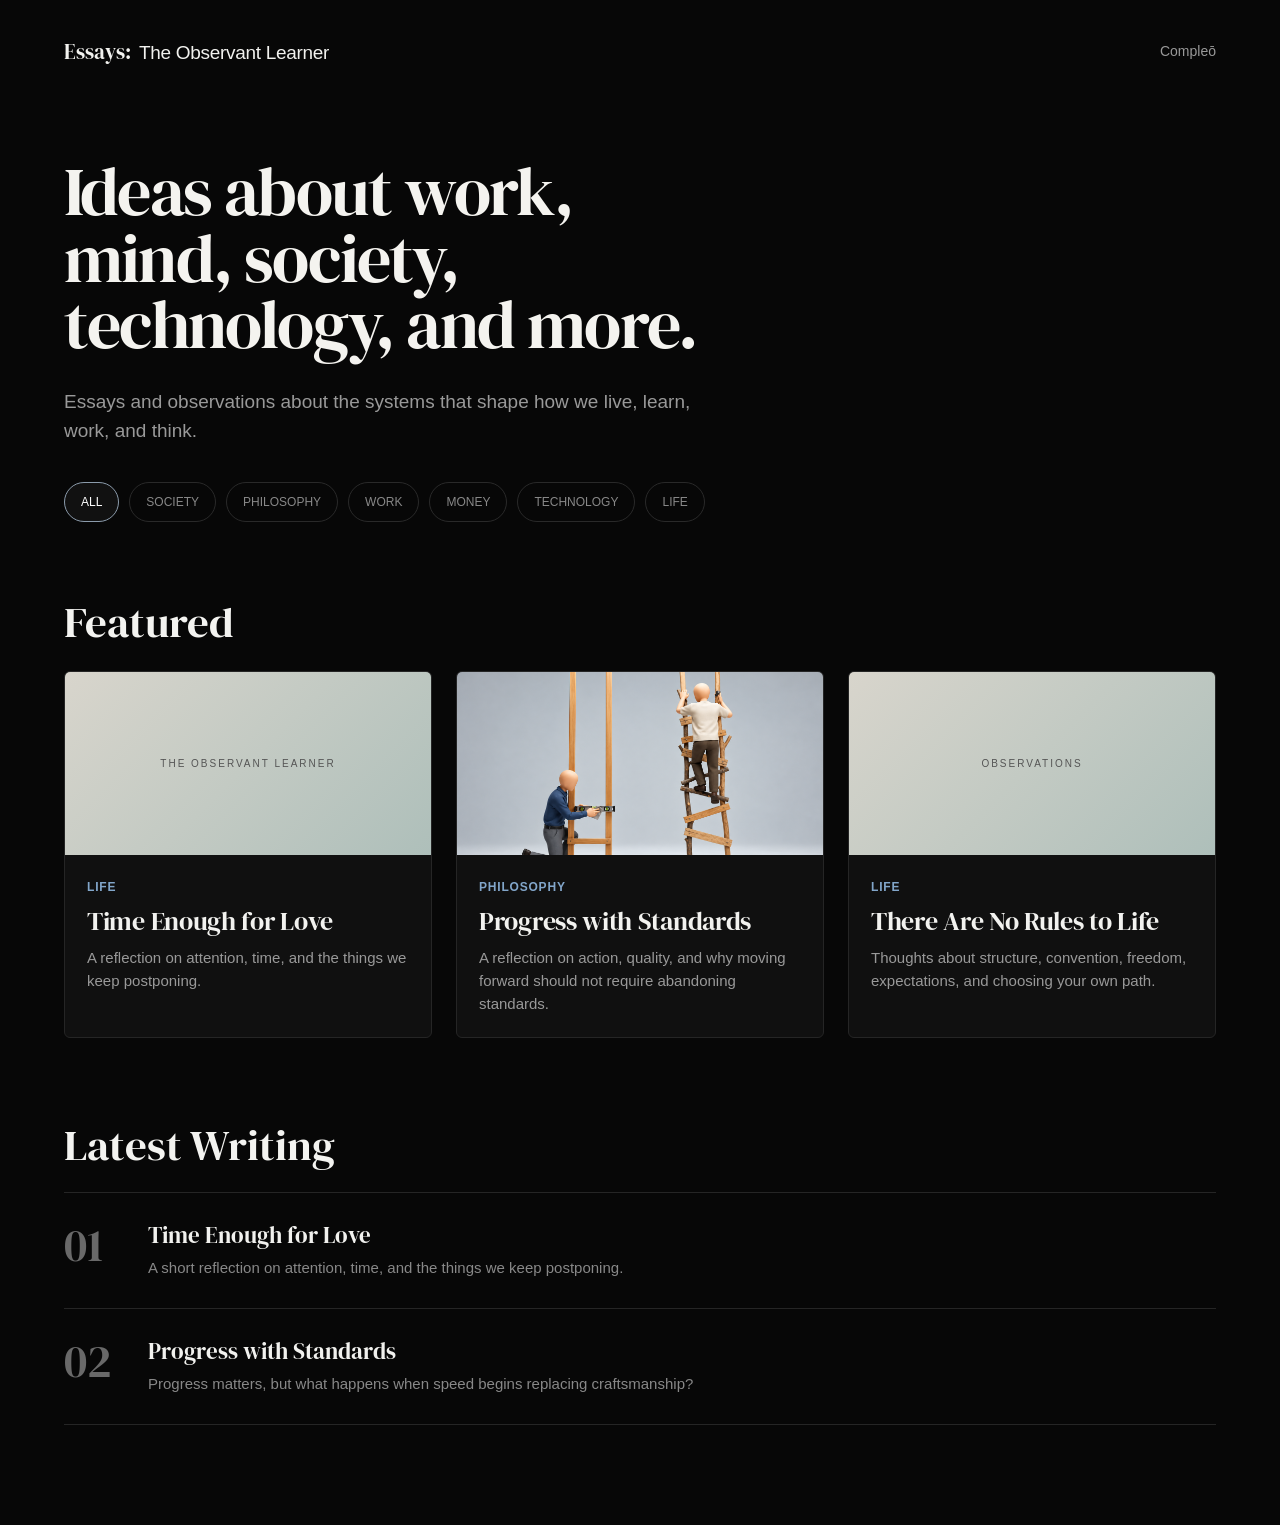
==== commit 874f89bc: "Enhance blog header and navigation styling Added styles for logo typography and navigation layout. U" ====
--- a/blog/index.html
+++ b/blog/index.html
@@ -11,23 +11,59 @@
   <link rel="stylesheet" href="style.css">
 
   <style>
+    /* BLOG TITLE TYPOGRAPHY */
+
+    .site-header .logo {
+      display: inline-flex;
+      align-items: baseline;
+      flex-wrap: wrap;
+      column-gap: 8px;
+      text-decoration: none;
+    }
+
+    .logo-serif {
+      font-family: "DM Serif Display", Georgia, serif;
+      font-size: 21px;
+      font-weight: 400;
+    }
+
+    .logo-aptos {
+      font-family: Aptos, "Segoe UI", Arial, sans-serif;
+      font-size: 19px;
+      font-weight: 400;
+      letter-spacing: -0.3px;
+    }
+
+    /* NAVIGATION */
+
     .main-nav {
       display: flex;
       align-items: center;
-      flex-wrap: wrap;
       gap: 32px;
     }
 
-    .main-nav a[aria-current="page"] {
-      color: #f2f2ef;
+    .main-nav a {
+      display: inline-flex;
+      align-items: center;
+      min-height: 40px;
     }
 
     @media (max-width: 650px) {
       .main-nav {
+        flex-wrap: wrap;
         gap: 24px;
       }
+
+      .site-header .logo {
+        column-gap: 7px;
+      }
+
+      .logo-aptos {
+        font-size: 17px;
+      }
     }
   </style>
+
 </head>
 
 <body>
@@ -37,12 +73,11 @@
   <header class="site-header">
 
     <a href="index.html" class="logo">
-      Essays: The Observant Learner
+      <span class="logo-serif">Essays:</span>
+      <span class="logo-aptos">The Observant Learner</span>
     </a>
 
     <nav class="main-nav" aria-label="Blog navigation">
-      <a href="index.html" aria-current="page">Essays</a>
-      <a href="about.html">About</a>
       <a href="../index.html">Compleō</a>
     </nav>
 
@@ -291,6 +326,7 @@
   <!-- CATEGORY FILTER FUNCTIONALITY -->
 
   <script>
+
     const filterButtons =
       document.querySelectorAll(".filter-button");
 
@@ -307,6 +343,7 @@
         const selectedCategory = button.dataset.category;
 
         filterButtons.forEach(item => {
+
           const isActive = item === button;
 
           item.classList.toggle("active", isActive);
@@ -315,6 +352,7 @@
             "aria-pressed",
             String(isActive)
           );
+
         });
 
         let visibleCount = 0;
@@ -338,6 +376,7 @@
       });
 
     });
+
   </script>
 
 </body>
